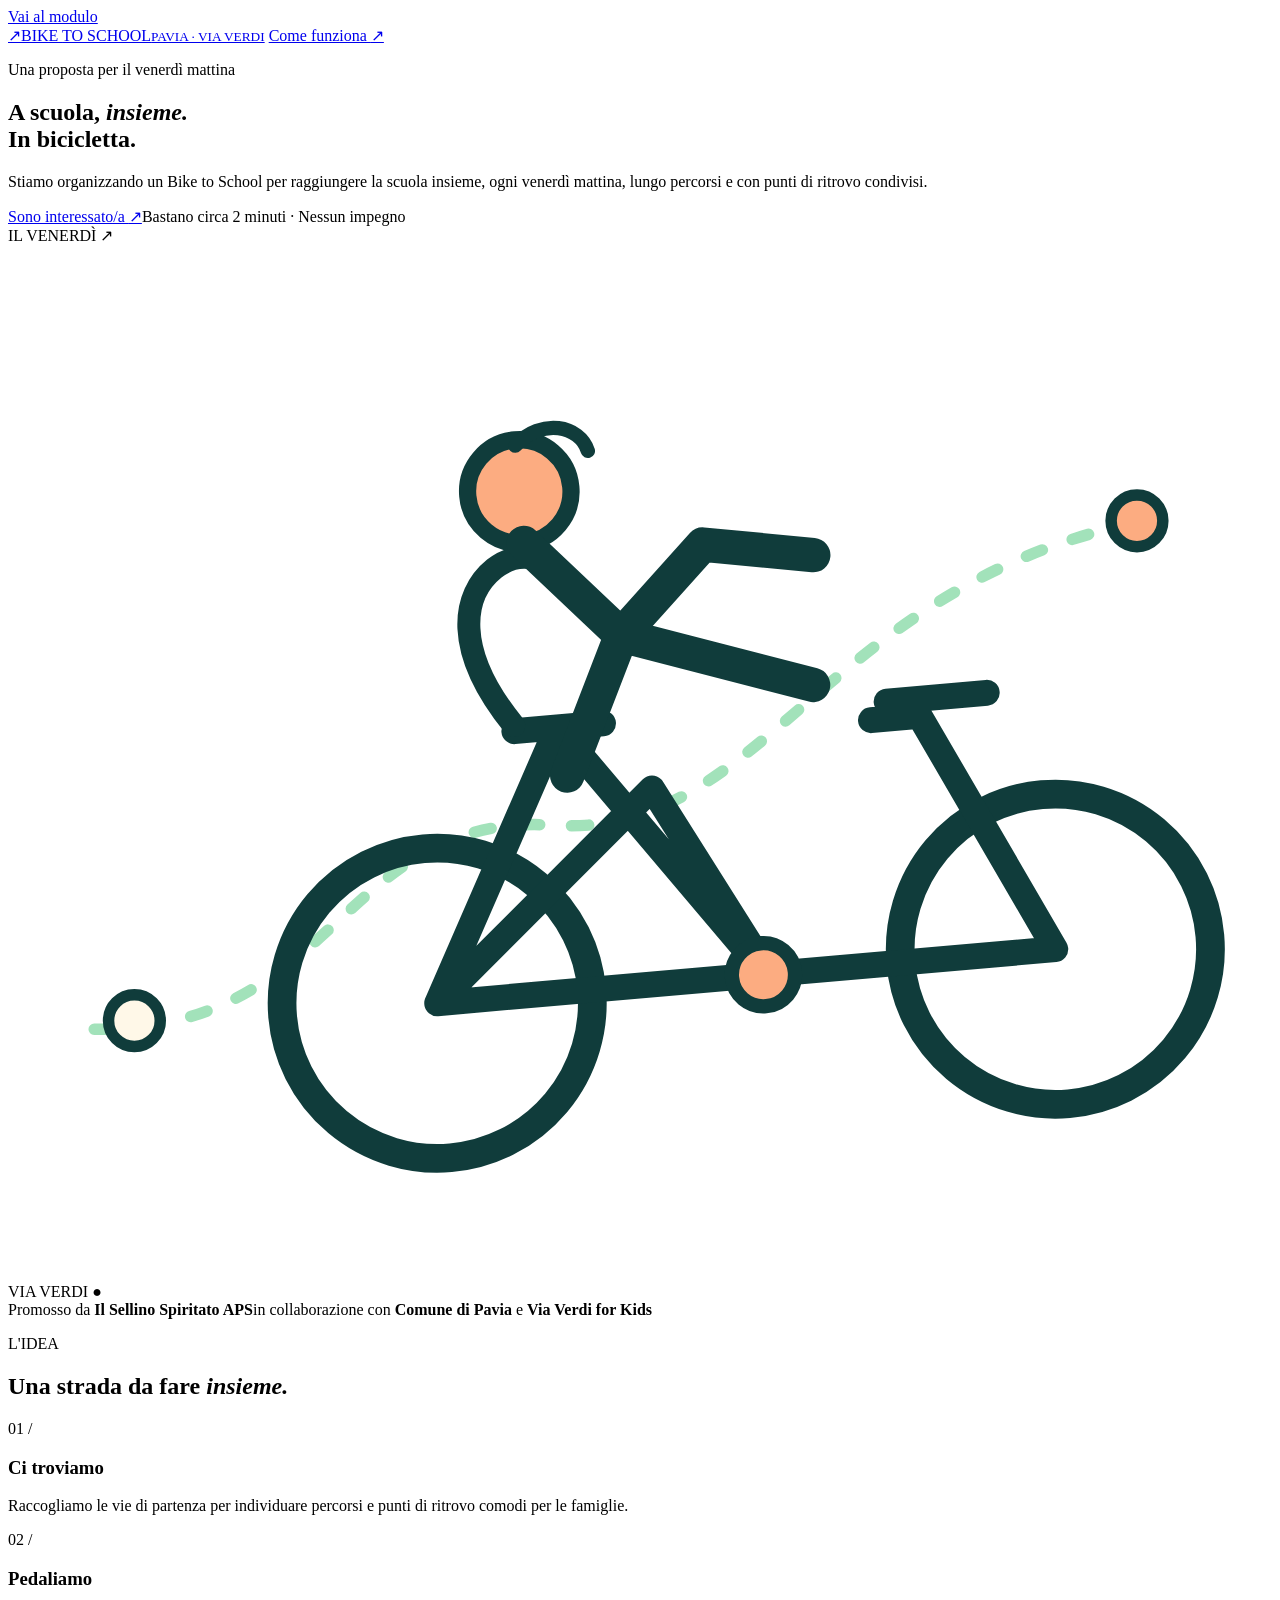
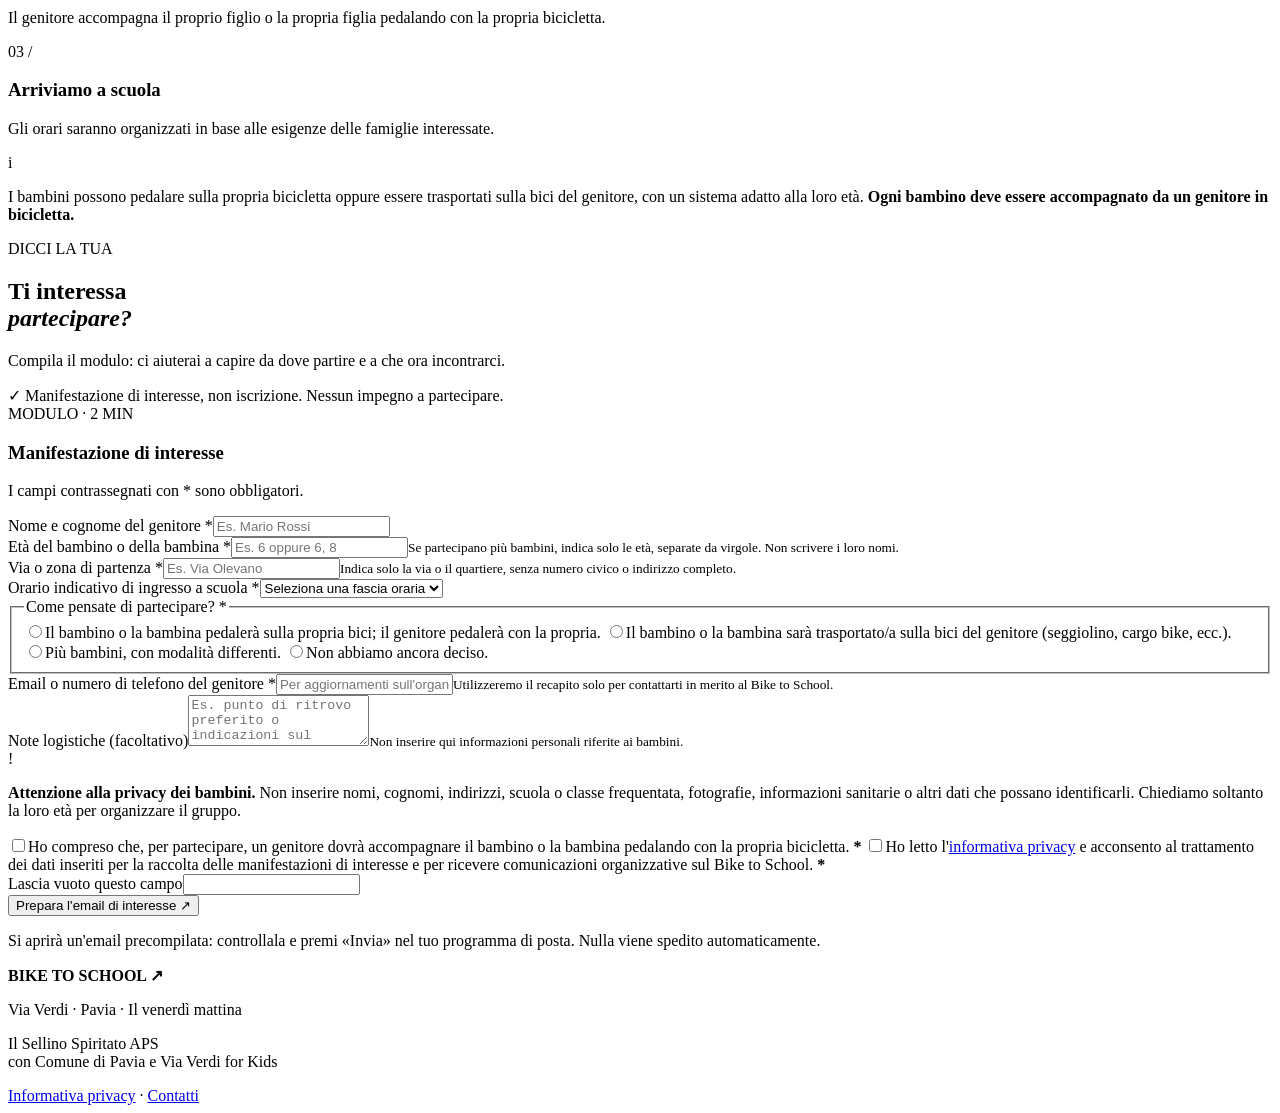
==== index.html @ b9ebf6f8 "Add Bike to School Via Verdi landing page and interest form" ====
<!doctype html>
<html lang="it">
<head>
  <meta charset="utf-8">
  <meta name="viewport" content="width=device-width, initial-scale=1">
  <meta name="theme-color" content="#103c3b">
  <meta name="description" content="Bike to School – Via Verdi, Pavia. Manifestazione di interesse per andare a scuola insieme in bicicletta il venerdì mattina.">
  <title>Bike to School · Via Verdi, Pavia</title>
  <link rel="stylesheet" href="./style.css">
  <script src="./config.js" defer></script>
  <script src="./app.js" defer></script>
</head>
<body>
<a class="skip" href="#modulo">Vai al modulo</a>
<header class="topbar wrap">
  <a class="brand" href="./" aria-label="Bike to School Via Verdi, homepage"><span class="brand-mark" aria-hidden="true">↗</span><span>BIKE <span class="brand-light">TO SCHOOL</span><small>PAVIA · VIA VERDI</small></span></a>
  <a class="navlink" href="#come-funziona">Come funziona <span aria-hidden="true">↗</span></a>
</header>
<main>
  <section class="hero wrap" aria-labelledby="hero-title">
    <div class="hero-content">
      <p class="eyebrow"><span class="pulse"></span> Una proposta per il venerdì mattina</p>
      <h1 id="hero-title">A scuola, <em>insieme.</em><br>In bicicletta.</h1>
      <p class="hero-lead">Stiamo organizzando un Bike to School per raggiungere la scuola insieme, ogni venerdì mattina, lungo percorsi e con punti di ritrovo condivisi.</p>
      <div class="hero-actions"><a class="btn btn-light" href="#modulo">Sono interessato/a <span aria-hidden="true">↗</span></a><span class="tiny-note">Bastano circa 2 minuti · Nessun impegno</span></div>
    </div>
    <div class="hero-art" aria-hidden="true">
      <div class="art-chip chip-top">IL VENERDÌ <span>↗</span></div>
      <svg class="route" viewBox="0 0 440 360" role="presentation" focusable="false">
      <path d="M30 273 C 115 274, 116 197, 190 202 S 285 115, 401 95" stroke="#a2e2ba" stroke-width="4" stroke-dasharray="6 11" stroke-linecap="round" fill="none"/>
      <circle cx="44" cy="270" r="9" fill="#fff8e8" stroke="#103c3b" stroke-width="4"/><circle cx="393" cy="96" r="9" fill="#fcac81" stroke="#103c3b" stroke-width="4"/>
      <g transform="translate(62 114) rotate(-5)">
        <circle cx="74" cy="157" r="54" fill="none" stroke="#103c3b" stroke-width="10"/><circle cx="290" cy="157" r="54" fill="none" stroke="#103c3b" stroke-width="10"/>
        <path d="M74 157 124 65 189 157H74L155 89 190 157 290 157 250 72 233 72M109 65h31M239 66h35" fill="none" stroke="#103c3b" stroke-width="9" stroke-linecap="round" stroke-linejoin="round"/>
        <circle cx="188" cy="157" r="11" fill="#fcac81" stroke="#103c3b" stroke-width="5"/>
        <path d="M109 63c-19-28-14-47-2-55 9-6 21-3 24 9" fill="none" stroke="#103c3b" stroke-width="8" stroke-linecap="round"/>
        <circle cx="118" cy="-18" r="18" fill="#fcac81" stroke="#103c3b" stroke-width="6"/>
        <path d="M118 0 149 35 214 58M149 35 126 82M149 35 180 6 218 13" fill="none" stroke="#103c3b" stroke-width="12" stroke-linecap="round" stroke-linejoin="round"/>
        <path d="M118-34c10-9 23-5 25 4" fill="none" stroke="#103c3b" stroke-width="5" stroke-linecap="round"/>
      </g>
      </svg>
      <div class="art-chip chip-bottom">VIA VERDI <span aria-hidden="true">●</span></div>
      <div class="art-sun"></div>
    </div>
  </section>

  <section class="partners wrap" aria-label="Promotori e collaboratori"><span>Promosso da <strong>Il Sellino Spiritato APS</strong></span><span class="separator" aria-hidden="true"></span><span>in collaborazione con <strong>Comune di Pavia</strong> e <strong>Via Verdi for Kids</strong></span></section>

  <section class="explain wrap" id="come-funziona">
    <div class="section-intro"><p class="eyebrow dark">L'IDEA</p><h2>Una strada da fare <em>insieme.</em></h2></div>
    <div class="facts">
      <article class="fact"><span class="fact-no">01 /</span><h3>Ci troviamo</h3><p>Raccogliamo le vie di partenza per individuare percorsi e punti di ritrovo comodi per le famiglie.</p></article>
      <article class="fact"><span class="fact-no">02 /</span><h3>Pedaliamo</h3><p>Il genitore accompagna il proprio figlio o la propria figlia pedalando con la propria bicicletta.</p></article>
      <article class="fact"><span class="fact-no">03 /</span><h3>Arriviamo a scuola</h3><p>Gli orari saranno organizzati in base alle esigenze delle famiglie interessate.</p></article>
    </div>
    <div class="notice"><span class="notice-icon" aria-hidden="true">i</span><p>I bambini possono pedalare sulla propria bicicletta oppure essere trasportati sulla bici del genitore, con un sistema adatto alla loro età. <strong>Ogni bambino deve essere accompagnato da un genitore in bicicletta.</strong></p></div>
  </section>

  <section class="form-section" id="modulo">
    <div class="wrap form-layout">
      <div class="form-side"><p class="eyebrow dark">DICCI LA TUA</p><h2>Ti interessa<br><em>partecipare?</em></h2><p>Compila il modulo: ci aiuterai a capire da dove partire e a che ora incontrarci.</p><div class="no-commit"><span aria-hidden="true">✓</span> Manifestazione di interesse, non iscrizione. Nessun impegno a partecipare.</div></div>
      <div class="form-card">
        <div class="form-card-head"><span class="tag">MODULO · 2 MIN</span><h3>Manifestazione di interesse</h3><p>I campi contrassegnati con * sono obbligatori.</p></div>
        <form id="interest-form" novalidate>
          <div class="field"><label for="genitore">Nome e cognome del genitore <span>*</span></label><input id="genitore" name="genitore" autocomplete="name" maxlength="100" required placeholder="Es. Mario Rossi"></div>
          <div class="field"><label for="eta_bambini">Età del bambino o della bambina <span>*</span></label><input id="eta_bambini" name="eta_bambini" inputmode="numeric" maxlength="32" required placeholder="Es. 6 oppure 6, 8"><small>Se partecipano più bambini, indica solo le età, separate da virgole. Non scrivere i loro nomi.</small></div>
          <div class="field"><label for="partenza">Via o zona di partenza <span>*</span></label><input id="partenza" name="partenza" maxlength="90" required placeholder="Es. Via Olevano"><small>Indica solo la via o il quartiere, senza numero civico o indirizzo completo.</small></div>
          <div class="field"><label for="ingresso">Orario indicativo di ingresso a scuola <span>*</span></label><select id="ingresso" name="ingresso" required><option value="">Seleziona una fascia oraria</option><option>7:30–7:45</option><option>7:45–8:00</option><option>8:00–8:15</option><option>8:15–8:30</option><option>8:30–8:45</option><option>Dopo le 8:45</option></select></div>
          <fieldset class="field choice-field"><legend>Come pensate di partecipare? <span>*</span></legend>
            <label class="choice"><input type="radio" name="modalita" value="Bambino/a sulla propria bici, genitore in bici" required><span>Il bambino o la bambina pedalerà sulla propria bici; il genitore pedalerà con la propria.</span></label>
            <label class="choice"><input type="radio" name="modalita" value="Bambino/a trasportato/a sulla bici del genitore"><span>Il bambino o la bambina sarà trasportato/a sulla bici del genitore (seggiolino, cargo bike, ecc.).</span></label>
            <label class="choice"><input type="radio" name="modalita" value="Più bambini, modalità differenti"><span>Più bambini, con modalità differenti.</span></label>
            <label class="choice"><input type="radio" name="modalita" value="Da definire"><span>Non abbiamo ancora deciso.</span></label>
          </fieldset>
          <div class="field"><label for="contatto">Email o numero di telefono del genitore <span>*</span></label><input id="contatto" name="contatto" maxlength="100" required placeholder="Per aggiornamenti sull'organizzazione"><small>Utilizzeremo il recapito solo per contattarti in merito al Bike to School.</small></div>
          <div class="field"><label for="note">Note logistiche (facoltativo)</label><textarea id="note" name="note" maxlength="250" rows="3" placeholder="Es. punto di ritrovo preferito o indicazioni sul percorso"></textarea><small>Non inserire qui informazioni personali riferite ai bambini.</small></div>
          <div class="privacy-warning"><span aria-hidden="true">!</span><p><strong>Attenzione alla privacy dei bambini.</strong> Non inserire nomi, cognomi, indirizzi, scuola o classe frequentata, fotografie, informazioni sanitarie o altri dati che possano identificarli. Chiediamo soltanto la loro età per organizzare il gruppo.</p></div>
          <label class="check"><input type="checkbox" id="accompagnamento" required><span>Ho compreso che, per partecipare, un genitore dovrà accompagnare il bambino o la bambina pedalando con la propria bicicletta. <b>*</b></span></label>
          <label class="check"><input type="checkbox" id="consenso" required><span>Ho letto l'<a href="./privacy.html" target="_blank" rel="noopener">informativa privacy</a> e acconsento al trattamento dei dati inseriti per la raccolta delle manifestazioni di interesse e per ricevere comunicazioni organizzative sul Bike to School. <b>*</b></span></label>
          <div class="anti-bot" aria-hidden="true"><label for="website">Lascia vuoto questo campo</label><input id="website" name="website" tabindex="-1" autocomplete="off"></div>
          <div id="form-status" class="form-status" role="status" aria-live="polite"></div>
          <button type="submit" class="btn btn-submit" id="send-button">Prepara l'email di interesse <span aria-hidden="true">↗</span></button>
          <p id="send-hint" class="submit-hint">Si aprirà un'email precompilata: controllala e premi «Invia» nel tuo programma di posta. Nulla viene spedito automaticamente.</p>
        </form>
      </div>
    </div>
  </section>
</main>
<footer class="footer"><div class="wrap footer-inner"><div><strong>BIKE TO SCHOOL <span>↗</span></strong><p>Via Verdi · Pavia · Il venerdì mattina</p></div><div><p>Il Sellino Spiritato APS<br>con Comune di Pavia e Via Verdi for Kids</p><a href="./privacy.html">Informativa privacy</a> · <a href="mailto:ilsellinospiritato@gmail.com">Contatti</a></div></div></footer>
</body>
</html>
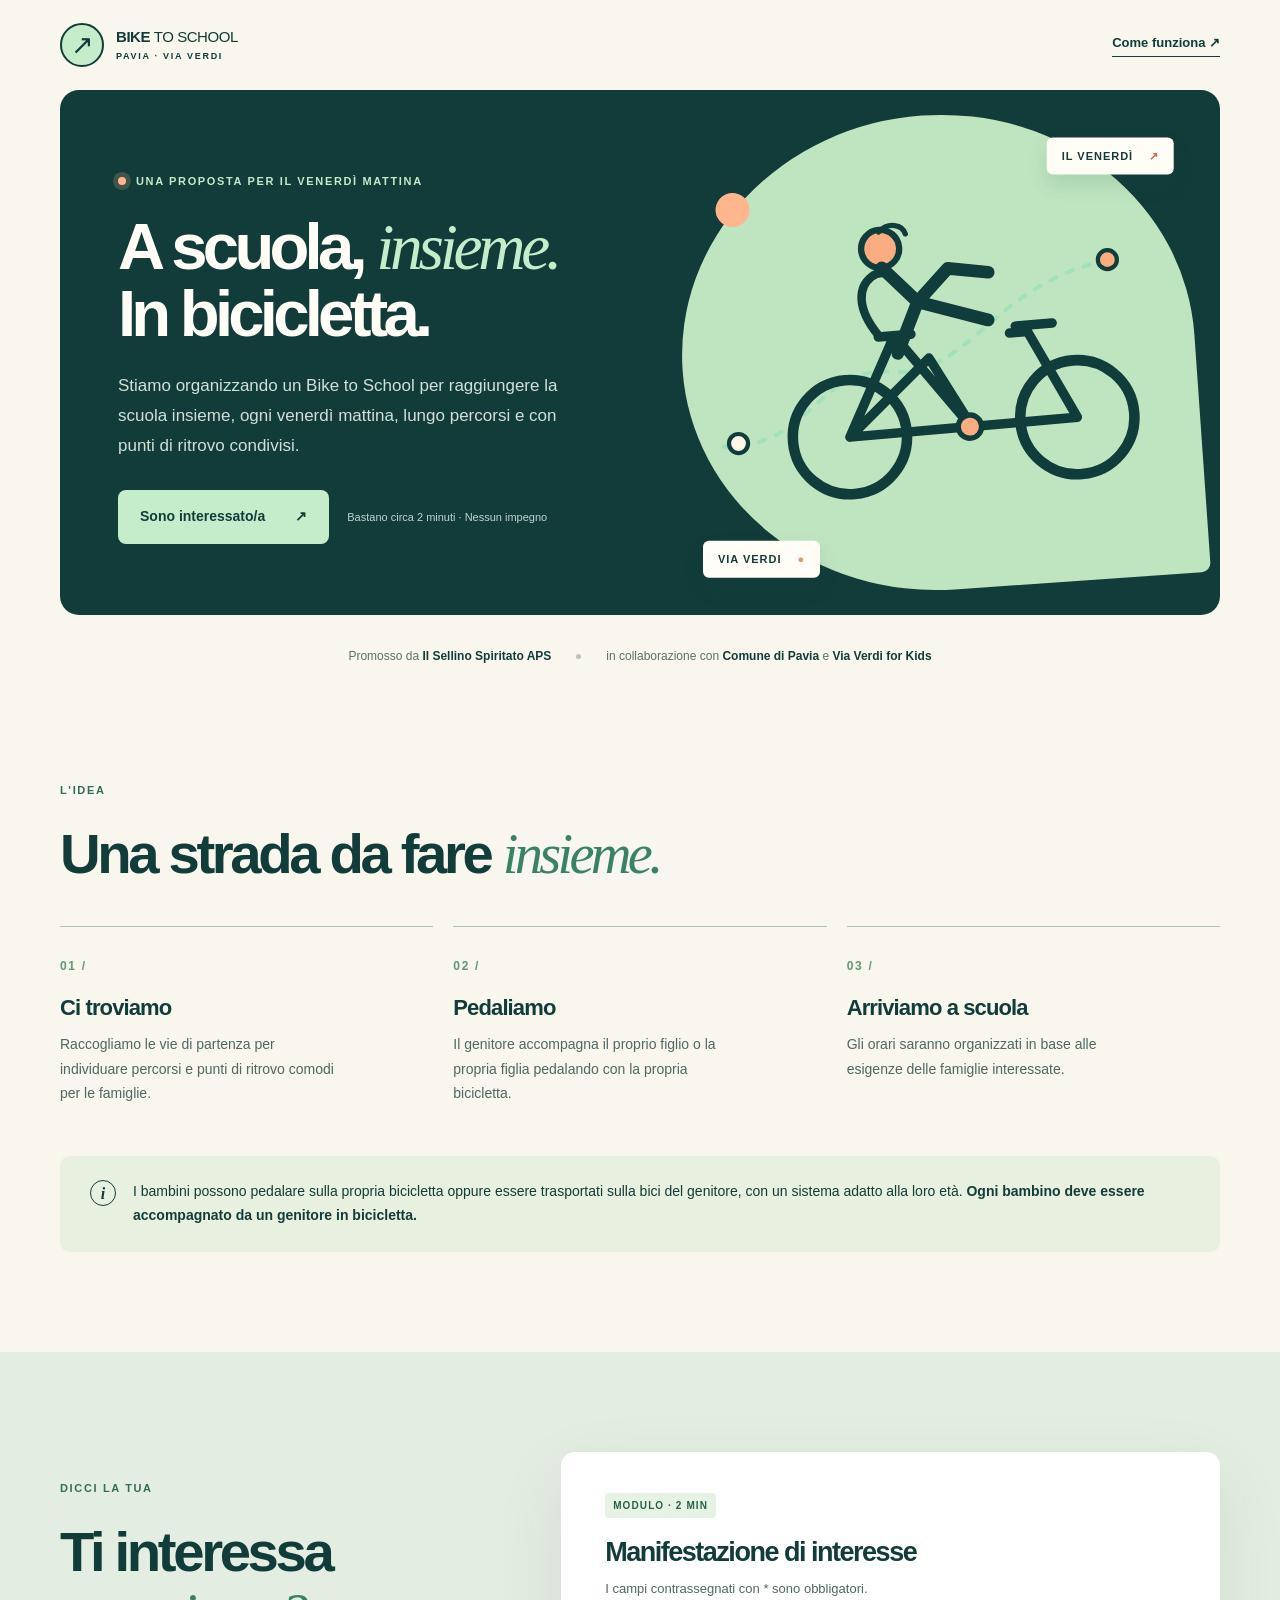
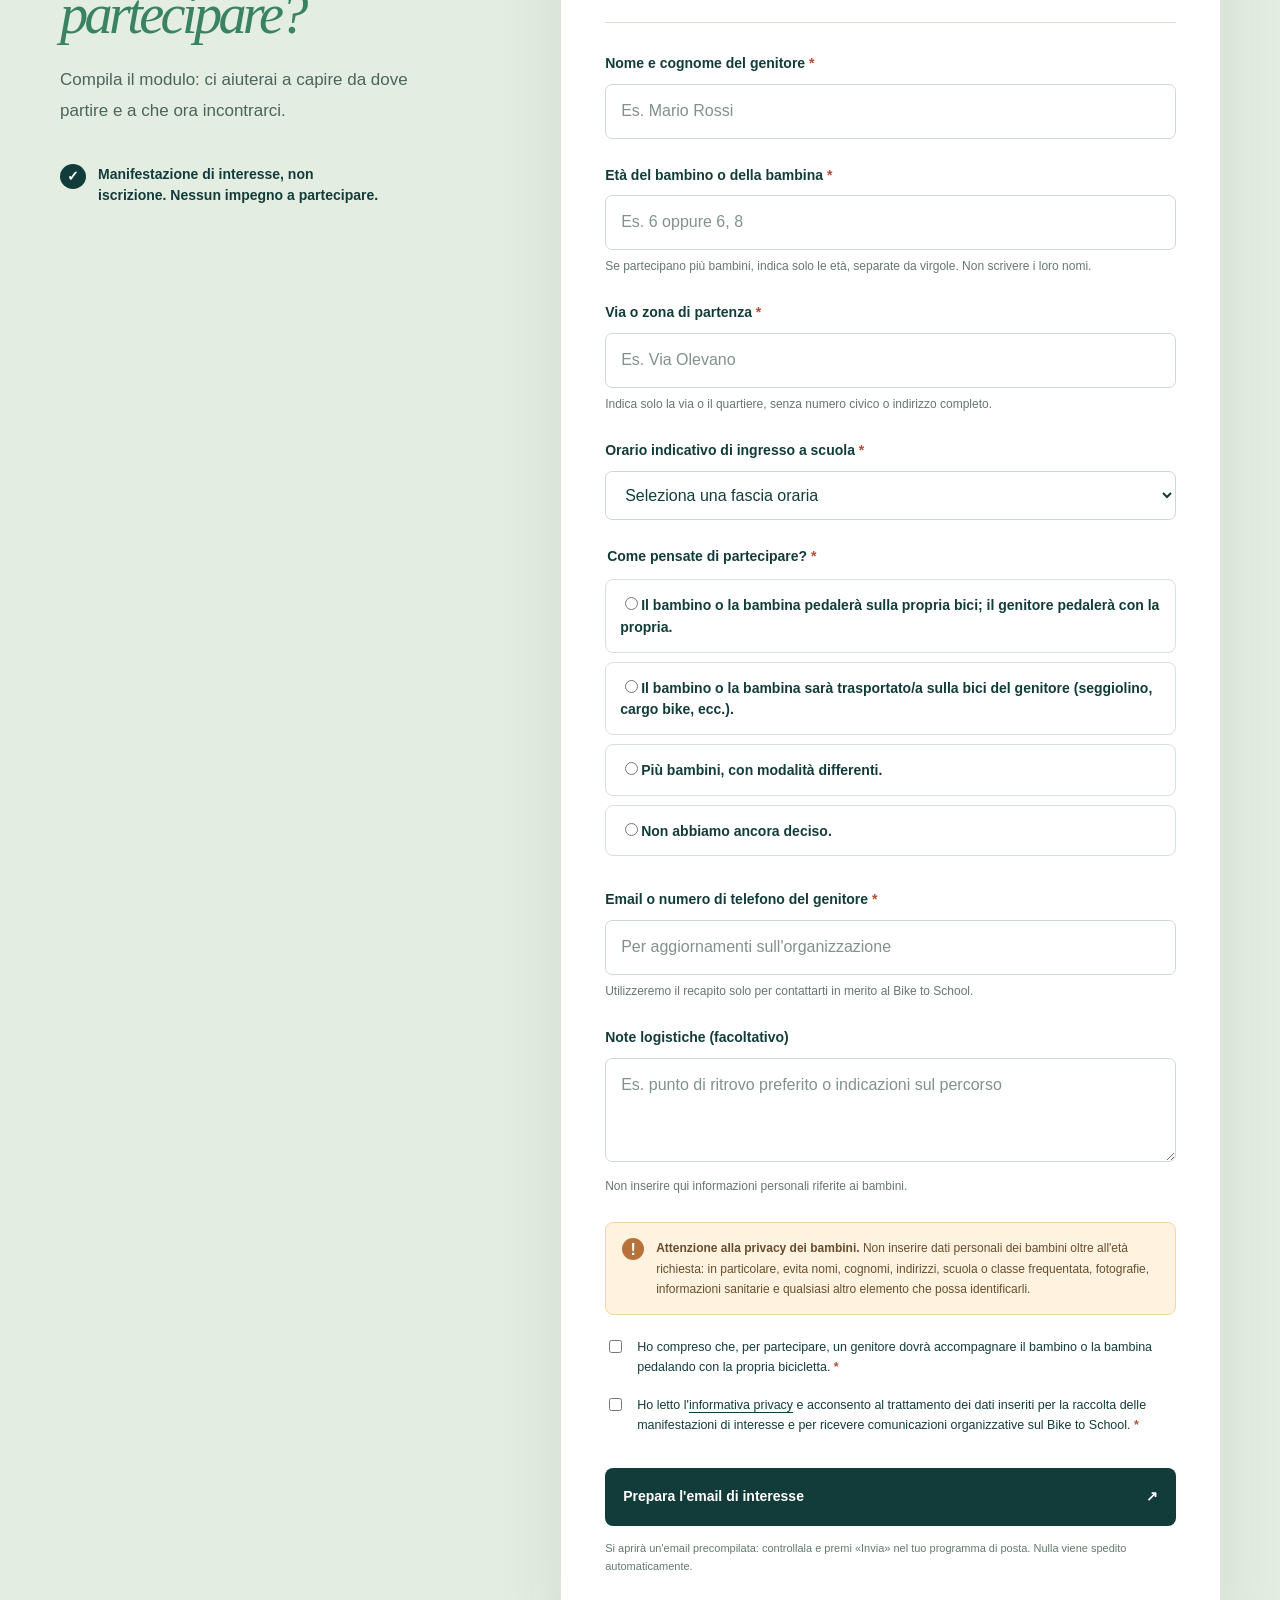
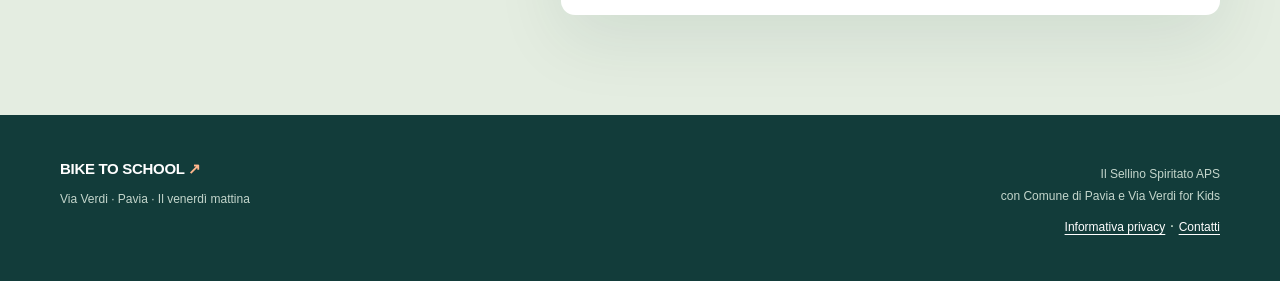
==== commit d8618e05: "Clarify child privacy warning: no personal data beyond requested ages" ====
--- a/index.html
+++ b/index.html
@@ -74,7 +74,7 @@
           </fieldset>
           <div class="field"><label for="contatto">Email o numero di telefono del genitore <span>*</span></label><input id="contatto" name="contatto" maxlength="100" required placeholder="Per aggiornamenti sull'organizzazione"><small>Utilizzeremo il recapito solo per contattarti in merito al Bike to School.</small></div>
           <div class="field"><label for="note">Note logistiche (facoltativo)</label><textarea id="note" name="note" maxlength="250" rows="3" placeholder="Es. punto di ritrovo preferito o indicazioni sul percorso"></textarea><small>Non inserire qui informazioni personali riferite ai bambini.</small></div>
-          <div class="privacy-warning"><span aria-hidden="true">!</span><p><strong>Attenzione alla privacy dei bambini.</strong> Non inserire nomi, cognomi, indirizzi, scuola o classe frequentata, fotografie, informazioni sanitarie o altri dati che possano identificarli. Chiediamo soltanto la loro età per organizzare il gruppo.</p></div>
+          <div class="privacy-warning"><span aria-hidden="true">!</span><p><strong>Attenzione alla privacy dei bambini.</strong> Non inserire dati personali dei bambini oltre all'età richiesta: in particolare, evita nomi, cognomi, indirizzi, scuola o classe frequentata, fotografie, informazioni sanitarie e qualsiasi altro elemento che possa identificarli.</p></div>
           <label class="check"><input type="checkbox" id="accompagnamento" required><span>Ho compreso che, per partecipare, un genitore dovrà accompagnare il bambino o la bambina pedalando con la propria bicicletta. <b>*</b></span></label>
           <label class="check"><input type="checkbox" id="consenso" required><span>Ho letto l'<a href="./privacy.html" target="_blank" rel="noopener">informativa privacy</a> e acconsento al trattamento dei dati inseriti per la raccolta delle manifestazioni di interesse e per ricevere comunicazioni organizzative sul Bike to School. <b>*</b></span></label>
           <div class="anti-bot" aria-hidden="true"><label for="website">Lascia vuoto questo campo</label><input id="website" name="website" tabindex="-1" autocomplete="off"></div>
--- a/style.css
+++ b/style.css
@@ -0,0 +1 @@
+:root{--ink:#123c3a;--muted:#506764;--paper:#f8f6ed;--cream:#fffdf6;--mint:#c6edcb;--green:#225b4d;--accent:#ffb68c;--line:#d9e0d5;--shadow:0 24px 70px rgba(9,54,47,.09)}*{box-sizing:border-box}html{scroll-behavior:smooth}body{margin:0;background:var(--paper);color:var(--ink);font-family:Inter,ui-sans-serif,-apple-system,BlinkMacSystemFont,"Segoe UI",sans-serif;line-height:1.55}a{color:inherit}button,input,select,textarea{font:inherit}button{cursor:pointer}button:disabled{cursor:not-allowed;opacity:.5}*:focus-visible{outline:3px solid #d77341;outline-offset:3px}.wrap{width:min(1160px,calc(100% - 48px));margin-inline:auto}.skip{position:absolute;left:12px;top:-100px;padding:12px 18px;background:white;z-index:30}.skip:focus{top:12px}.topbar{display:flex;align-items:center;justify-content:space-between;padding:23px 0;gap:20px}.brand{display:inline-flex;gap:12px;align-items:center;text-decoration:none;font-size:15px;font-weight:900;line-height:1.05;letter-spacing:-.03em}.brand-light{font-weight:500}.brand small{display:block;font-size:9px;letter-spacing:.19em;font-weight:700;margin-top:7px}.brand-mark{display:grid;place-items:center;width:44px;height:44px;border:2px solid var(--ink);border-radius:50%;background:var(--mint);font-size:27px;font-weight:400}.navlink{font-size:13px;text-decoration:none;font-weight:700;border-bottom:1px solid currentColor;padding-bottom:3px}.hero{background:var(--ink);border-radius:19px;min-height:525px;color:var(--cream);display:grid;grid-template-columns:1.03fr .97fr;overflow:hidden;position:relative}.hero-content{z-index:2;padding:66px 0 54px 58px;align-self:center}.eyebrow{font-size:11px;letter-spacing:.15em;text-transform:uppercase;font-weight:850;color:#c8e8c7;display:flex;align-items:center;gap:10px;margin:0 0 24px}.eyebrow.dark{color:#336e54}.pulse{width:8px;height:8px;display:inline-block;background:var(--accent);border-radius:50%;box-shadow:0 0 0 5px #ffb68c33}.hero h1{font-size:clamp(46px,5.1vw,76px);line-height:1.02;letter-spacing:-.073em;font-weight:850;margin:0 0 24px;white-space:nowrap}.hero h1 em,.section-intro h2 em,.form-side h2 em{color:var(--mint);font-family:Georgia,serif;font-weight:400;letter-spacing:-.065em}.hero-lead{max-width:450px;color:#d2e0d6;font-size:17px;line-height:1.75}.hero-actions{display:flex;align-items:center;flex-wrap:wrap;gap:18px;margin-top:30px}.btn{display:inline-flex;align-items:center;justify-content:center;gap:30px;text-decoration:none;border:0;border-radius:8px;padding:16px 22px;font-weight:800;font-size:14px;transition:transform .2s,background .2s}.btn:hover{transform:translateY(-2px)}.btn-light{color:var(--ink);background:var(--mint)}.btn-light:hover{background:#ddffdf}.tiny-note{font-size:11px;color:#c3d4ce}.hero-art{position:relative;min-height:465px;display:flex;align-items:center;justify-content:center;background:#bfe5c0;margin:25px;border-radius:50% 50% 9px 50%;transform:rotate(-4deg)}.route{position:relative;z-index:2;width:100%;height:auto;max-width:465px;transform:rotate(4deg) translate(-3%,-1%);overflow:visible}.art-chip{position:absolute;z-index:3;background:var(--cream);color:var(--ink);padding:10px 15px;font-weight:900;font-size:11px;letter-spacing:.09em;box-shadow:0 10px 20px #12463c20;transform:rotate(4deg);border-radius:6px}.chip-top{top:35px;right:7px}.chip-top span{margin-left:12px;color:#c2683b}.chip-bottom{bottom:25px;left:7px}.chip-bottom span{margin-left:12px;color:#e59469}.art-sun{position:absolute;top:64px;left:44px;width:34px;height:34px;background:var(--accent);border-radius:50%}.partners{display:flex;align-items:center;justify-content:center;gap:25px;padding:32px 15px 36px;font-size:12px;color:#5a7069;flex-wrap:wrap}.partners strong{color:var(--ink)}.separator{width:5px;height:5px;background:#b7c3b6;border-radius:50%}.explain{padding:80px 0 100px}.section-intro h2,.form-side h2{font-size:clamp(38px,4.4vw,58px);line-height:1.1;letter-spacing:-.06em;margin:0}.section-intro h2 em,.form-side h2 em{color:#398363}.facts{display:grid;grid-template-columns:repeat(3,1fr);gap:20px;margin-top:40px}.fact{border-top:1px solid #acc2b2;padding:26px 16px 5px 0}.fact-no{color:#62977a;font-size:12px;font-weight:800;letter-spacing:.14em}.fact h3{font-size:22px;letter-spacing:-.04em;margin:14px 0 7px}.fact p{font-size:14px;line-height:1.75;margin:0;color:var(--muted);max-width:280px}.notice{display:flex;gap:17px;align-items:flex-start;background:#e8f0df;border-radius:10px;margin-top:45px;padding:24px 30px}.notice-icon{flex:none;width:26px;height:26px;border:1px solid var(--ink);border-radius:50%;font-family:Georgia,serif;text-align:center;line-height:25px;font-style:italic;font-weight:bold}.notice p{margin:0;font-size:14px;line-height:1.7}.form-section{background:#e4ede1;padding:100px 0}.form-layout{display:grid;grid-template-columns:.78fr 1.22fr;gap:80px;align-items:start}.form-side{padding-top:28px;position:sticky;top:30px}.form-side h2{margin-bottom:20px}.form-side>p:not(.eyebrow){font-size:17px;color:#4b655b;max-width:350px;line-height:1.8}.no-commit{margin-top:37px;display:flex;align-items:flex-start;gap:12px;font-size:14px;font-weight:750;max-width:320px}.no-commit span{border-radius:50%;background:var(--ink);color:white;padding:0 7px;line-height:25px}.form-card{background:white;border-radius:14px;box-shadow:var(--shadow);padding:40px 44px}.form-card-head{padding-bottom:23px;border-bottom:1px solid var(--line);margin-bottom:30px}.tag{background:#e5f2e4;color:#286146;border-radius:4px;padding:5px 8px;display:inline-block;font-weight:850;font-size:10px;letter-spacing:.11em}.form-card-head h3{font-size:27px;letter-spacing:-.055em;margin:14px 0 5px}.form-card-head p{font-size:13px;color:var(--muted);margin:0}.field{margin-bottom:26px}.field>label,.choice-field legend{font-size:14px;font-weight:750;display:block;margin-bottom:9px}.field label span,.choice-field legend span{color:#b34c37}.field input:not([type=radio]),.field select,.field textarea{border:1px solid #cfd8d3;border-radius:7px;width:100%;padding:14px 15px;background:#fff;color:var(--ink);min-height:49px;outline-offset:2px}.field input:focus,.field select:focus,.field textarea:focus{border-color:#29775d;box-shadow:0 0 0 3px #bde3cc80;outline:none}.field input::placeholder,.field textarea::placeholder{color:#81928a}.field small{display:block;font-size:12px;line-height:1.6;color:#67776f;margin-top:7px}.choice-field{border:0;margin:0 0 24px;padding:0}.choice-field legend{margin-bottom:12px}.choice{display:flex;align-items:flex-start;gap:12px;border:1px solid #d9e1db;border-radius:8px;padding:13px 14px;margin-bottom:9px;cursor:pointer;font-size:13px;line-height:1.55}.choice:has(input:checked){border-color:#3e8f6e;background:#f2faf2}.choice input{accent-color:#286c50;margin-top:4px;flex:none}.choice span{color:var(--ink)!important}.privacy-warning{display:flex;gap:12px;background:#fff3df;border:1px solid #f4d7a5;border-radius:8px;padding:15px 16px;margin-bottom:22px}.privacy-warning>span{width:22px;height:22px;flex:none;border-radius:50%;background:#b9713b;color:white;display:grid;place-items:center;font-weight:850}.privacy-warning p{font-size:12px;line-height:1.7;margin:0;color:#674d2f}.check{display:flex;gap:12px;align-items:flex-start;font-size:12.5px;line-height:1.6;margin:18px 0;cursor:pointer}.check input{flex:none;accent-color:#286c50;margin-top:3px}.check a{text-underline-offset:3px}.check b{color:#aa543b}.btn-submit{width:100%;background:var(--ink);color:white;margin-top:15px;font-size:14px;padding:18px;justify-content:space-between}.btn-submit:hover{background:#245e54}.submit-hint{font-size:11px;color:#647a6e;line-height:1.65;margin:13px 0 0}.form-status{font-size:13px;font-weight:650;line-height:1.6;color:#8a452b}.form-status:not(:empty){padding:12px 0}.anti-bot{position:absolute!important;width:1px!important;height:1px!important;opacity:0!important;overflow:hidden!important;pointer-events:none!important}.footer{background:#123c3a;color:#d1e7d6;padding:42px 0}.footer-inner{display:flex;justify-content:space-between;gap:25px}.footer-inner>div:last-child{text-align:right}.footer strong{font-size:15px;letter-spacing:-.02em;color:white}.footer strong span{color:#ffb68c}.footer p{font-size:12px;line-height:1.8;margin:7px 0;color:#c4d6cc}.footer a{font-size:12px;color:white;text-underline-offset:3px}.privacy-page{background:var(--paper);min-height:80vh}.privacy-main{max-width:810px;padding:65px 0 100px}.privacy-main h1{font-size:clamp(38px,5vw,60px);line-height:1.1;letter-spacing:-.06em;margin:10px 0 20px}.privacy-main .intro{font-size:17px;color:var(--muted);line-height:1.75}.privacy-main h2{font-size:20px;letter-spacing:-.035em;margin:34px 0 9px}.privacy-main p,.privacy-main li{color:#405953;font-size:14px;line-height:1.85}.privacy-main ul{padding-left:20px}.privacy-main .privacy-highlight{background:#e5f0df;padding:18px 22px;border-radius:8px;margin:30px 0}.privacy-main a{text-underline-offset:3px}@media(max-width:950px){.hero{grid-template-columns:1fr}.hero-content{padding:45px 34px 0}.hero h1{font-size:clamp(45px,7.4vw,78px)}.hero-art{min-height:310px;max-width:490px;width:calc(100% - 70px);margin:18px auto 35px}.route{max-height:350px}.form-layout{gap:28px;grid-template-columns:1fr}.form-side{position:static;padding:0 0 10px}.form-side>p:not(.eyebrow){max-width:550px}.form-section{padding:70px 0}}@media(max-width:640px){.wrap{width:min(100% - 30px,1160px)}.topbar{padding:16px 0}.brand{font-size:13px}.brand-mark{width:38px;height:38px}.navlink{font-size:11px}.hero{border-radius:12px}.hero-content{padding:43px 25px 0}.hero h1{font-size:clamp(40px,10vw,62px);white-space:normal}.hero-lead{font-size:15px}.hero-art{width:calc(100% - 50px);min-height:280px;margin:20px auto 25px}.route{max-height:300px}.partners{justify-content:flex-start;gap:6px;padding:24px 5px;font-size:11px}.partners span{display:block}.separator{display:none!important}.explain{padding:48px 0 65px}.facts{grid-template-columns:1fr;gap:14px;margin-top:24px}.fact{padding:16px 0 5px}.fact h3{margin:6px 0}.fact p{max-width:100%}.notice{padding:18px;margin-top:30px}.form-section{padding:55px 0}.form-card{padding:27px 20px;border-radius:10px}.form-side h2{font-size:44px}.footer-inner{flex-direction:column}.footer-inner>div:last-child{text-align:left}.privacy-main{padding:42px 0 75px}}@media(prefers-reduced-motion:reduce){html{scroll-behavior:auto}.btn{transition:none}}
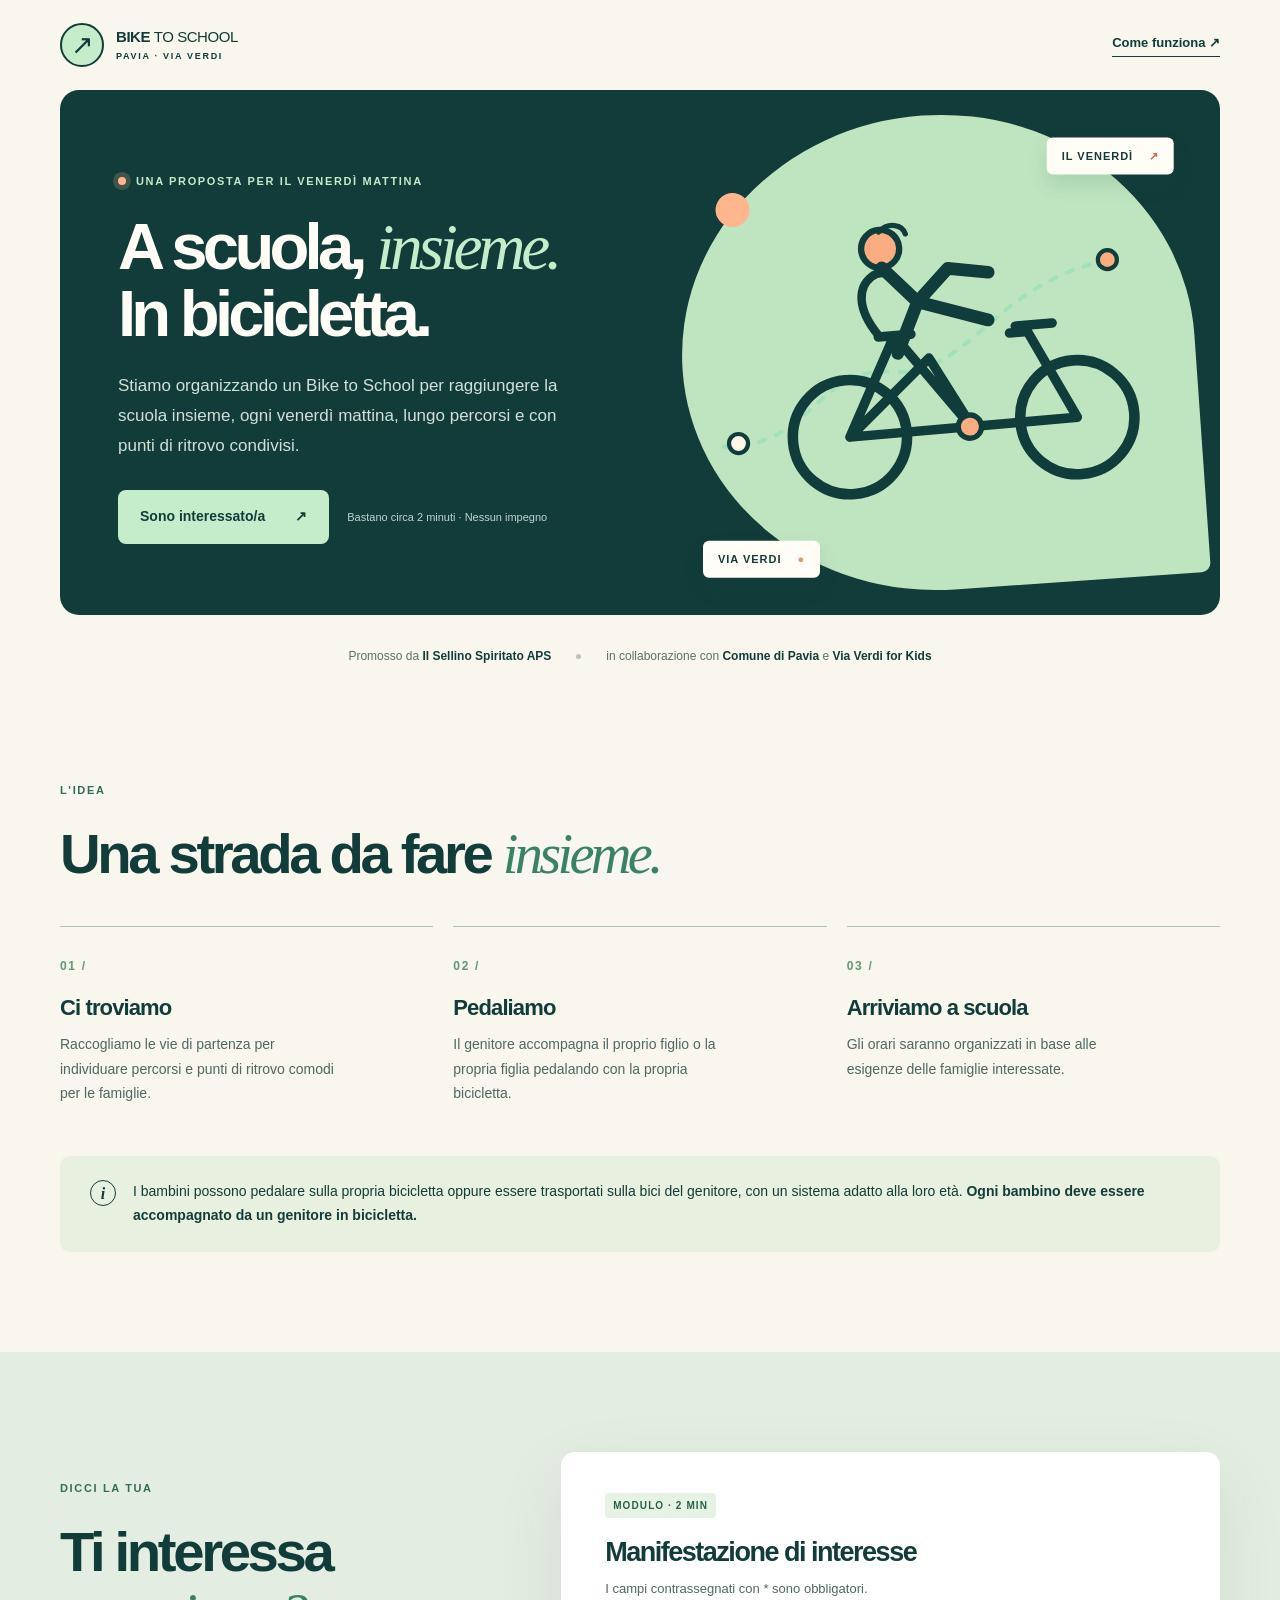
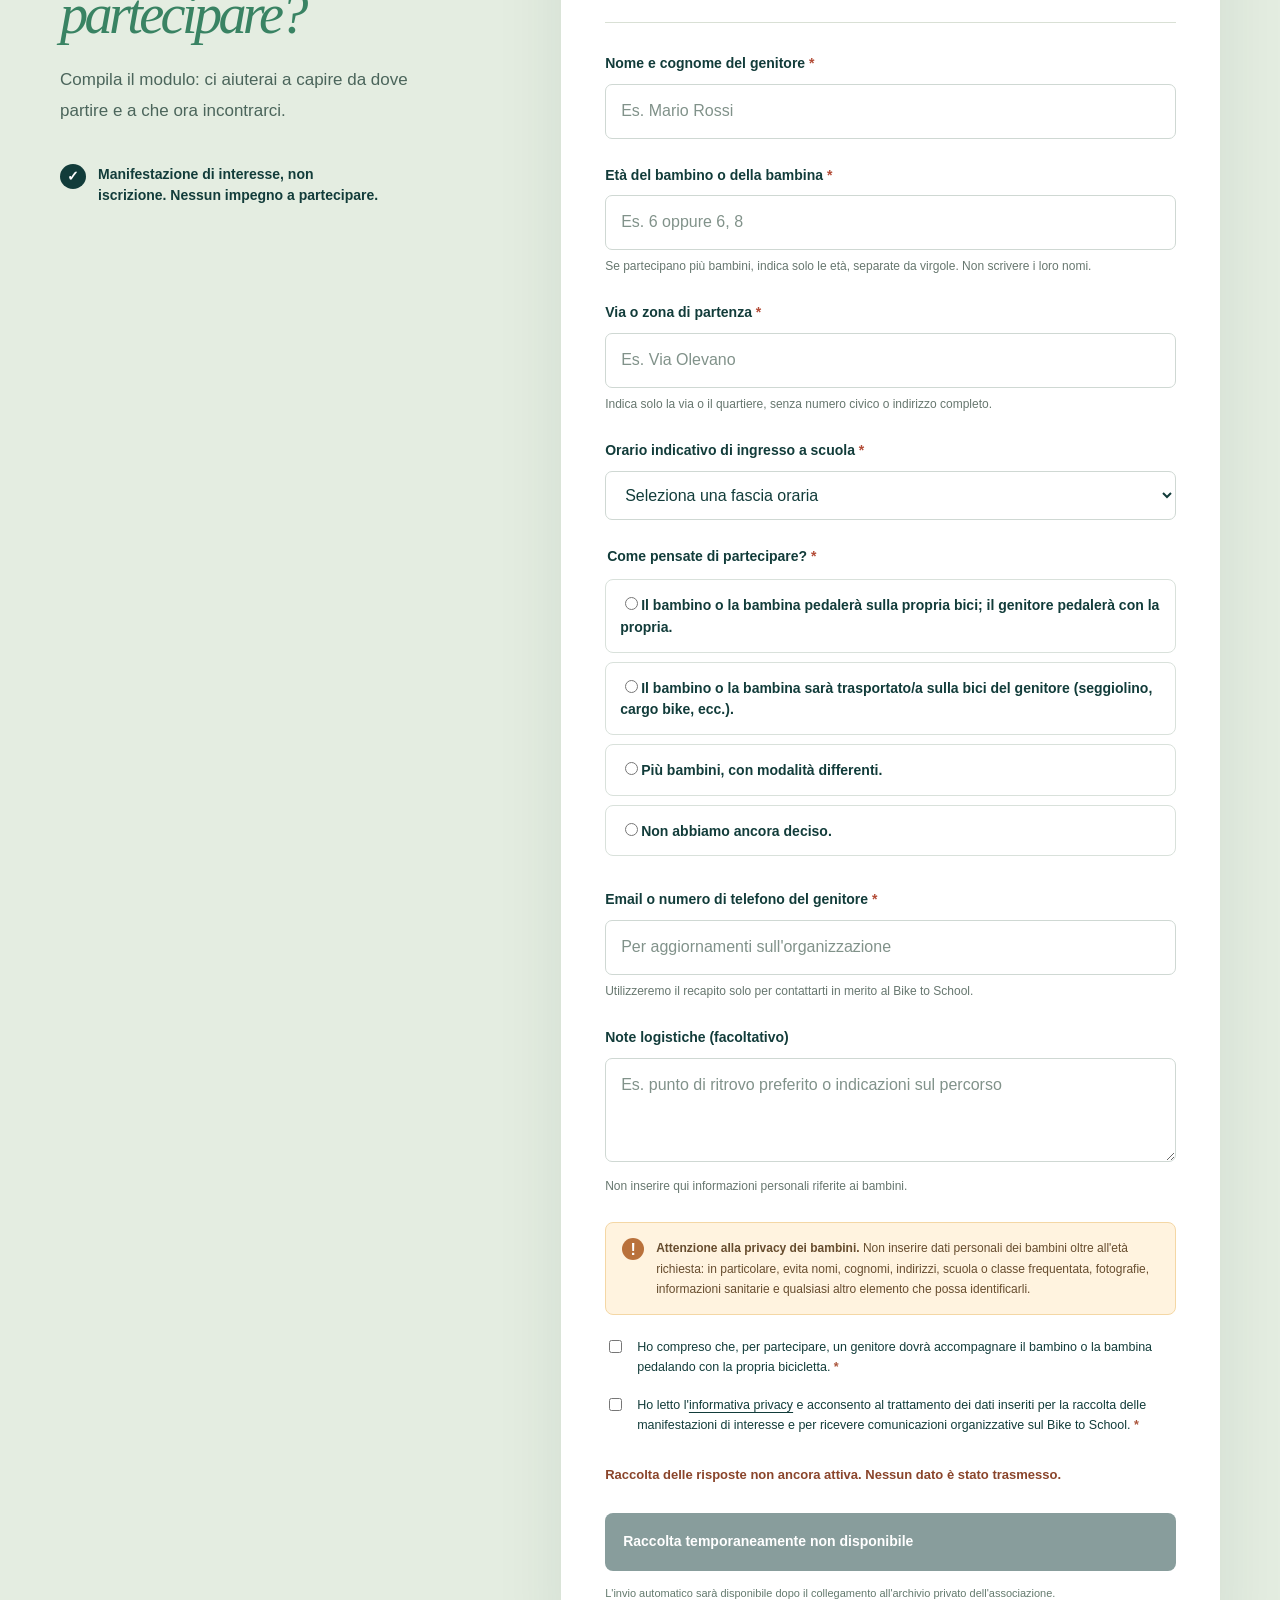
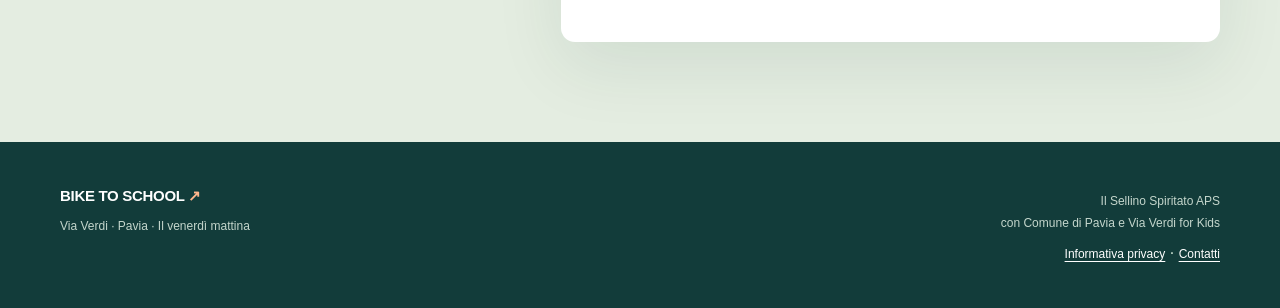
==== commit 414a0979: "Present automatic submission and remove email-only instructions" ====
--- a/index.html
+++ b/index.html
@@ -79,8 +79,8 @@
           <label class="check"><input type="checkbox" id="consenso" required><span>Ho letto l'<a href="./privacy.html" target="_blank" rel="noopener">informativa privacy</a> e acconsento al trattamento dei dati inseriti per la raccolta delle manifestazioni di interesse e per ricevere comunicazioni organizzative sul Bike to School. <b>*</b></span></label>
           <div class="anti-bot" aria-hidden="true"><label for="website">Lascia vuoto questo campo</label><input id="website" name="website" tabindex="-1" autocomplete="off"></div>
           <div id="form-status" class="form-status" role="status" aria-live="polite"></div>
-          <button type="submit" class="btn btn-submit" id="send-button">Prepara l'email di interesse <span aria-hidden="true">↗</span></button>
-          <p id="send-hint" class="submit-hint">Si aprirà un'email precompilata: controllala e premi «Invia» nel tuo programma di posta. Nulla viene spedito automaticamente.</p>
+          <button type="submit" class="btn btn-submit" id="send-button">Invia la manifestazione di interesse <span aria-hidden="true">↗</span></button>
+          <p id="send-hint" class="submit-hint">La risposta sarà inviata automaticamente all'archivio riservato. L'invio sarà disponibile dopo l'attivazione del servizio di raccolta.</p>
         </form>
       </div>
     </div>
